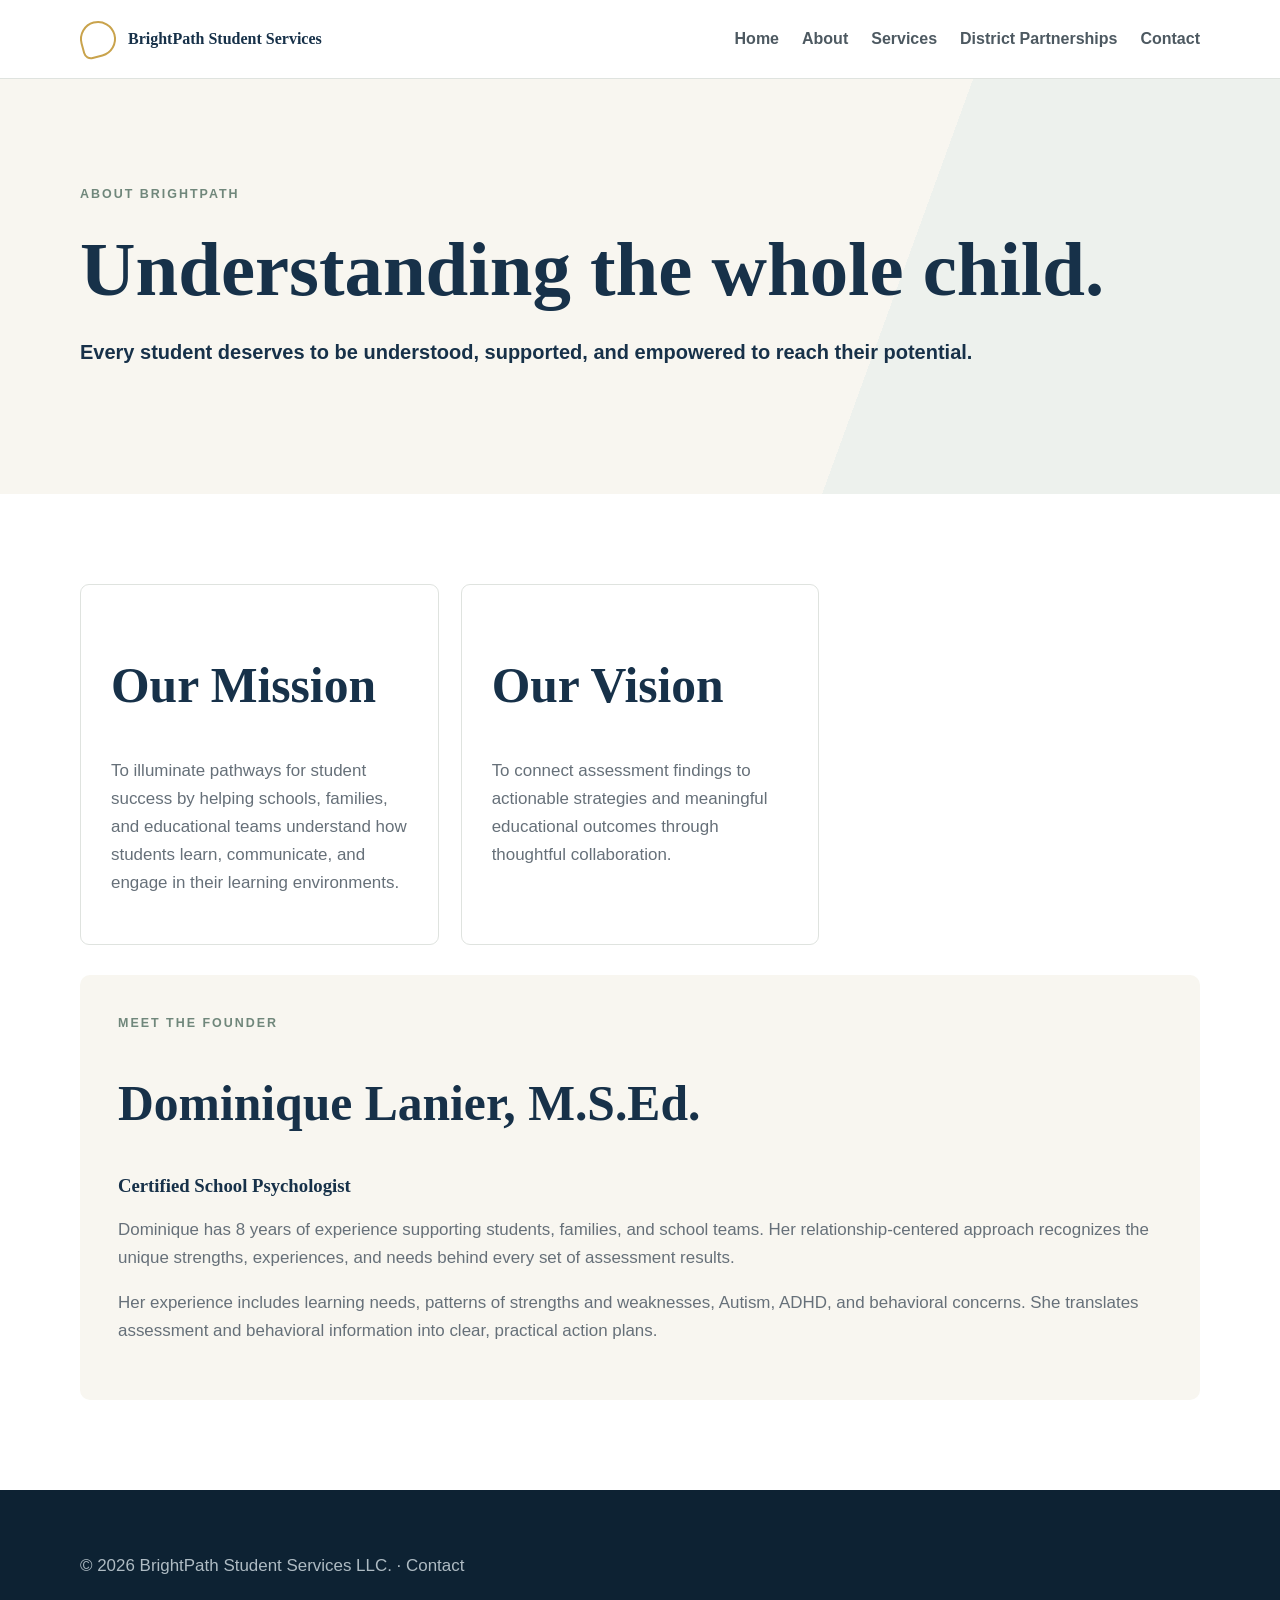
==== about.html @ e6a5700b "Initial BrightPath website" ====
<!doctype html><html lang="en"><head><meta charset="utf-8"><meta name="viewport" content="width=device-width,initial-scale=1"><title>About | BrightPath Student Services</title><link rel="stylesheet" href="styles.css"></head><body><header><nav class="container"><a class="brand" href="index.html"><i class="mark"></i>BrightPath Student Services</a><button class="menu">☰</button><div class="links"><a href="index.html">Home</a><a href="about.html">About</a><a href="services.html">Services</a><a href="district-partnerships.html">District Partnerships</a><a href="contact.html">Contact</a></div></nav></header><main><section class="hero"><div class="container"><div class="eyebrow">About BrightPath</div><h1>Understanding the whole child.</h1><p class="lead">Every student deserves to be understood, supported, and empowered to reach their potential.</p></div></section><section><div class="container"><div class="cards"><article class="card"><h2>Our Mission</h2><p>To illuminate pathways for student success by helping schools, families, and educational teams understand how students learn, communicate, and engage in their learning environments.</p></article><article class="card"><h2>Our Vision</h2><p>To connect assessment findings to actionable strategies and meaningful educational outcomes through thoughtful collaboration.</p></article></div><div class="founder" style="margin-top:30px"><div class="eyebrow">Meet the Founder</div><h2>Dominique Lanier, M.S.Ed.</h2><h3>Certified School Psychologist</h3><p>Dominique has 8 years of experience supporting students, families, and school teams. Her relationship-centered approach recognizes the unique strengths, experiences, and needs behind every set of assessment results.</p><p>Her experience includes learning needs, patterns of strengths and weaknesses, Autism, ADHD, and behavioral concerns. She translates assessment and behavioral information into clear, practical action plans.</p></div></div></section></main><footer><div class="container"><p>© <span data-year></span> BrightPath Student Services LLC. · <a href="contact.html">Contact</a></p></div></footer><script src="script.js"></script></body></html>
---- styles.css ----
:root{--navy:#173149;--navy2:#10283d;--sage:#70877b;--gold:#c9a34c;--cream:#f8f6f0;--white:#fff;--ink:#252b30;--muted:#667079;--line:#dfe3df;--max:1120px;--shadow:0 18px 55px rgba(18,42,60,.09)}*{box-sizing:border-box}body{margin:0;font-family:Arial,sans-serif;color:var(--ink);line-height:1.65}h1,h2,h3{font-family:Georgia,serif;color:var(--navy);line-height:1.2}h1{font-size:clamp(2.6rem,6vw,4.8rem);margin:.25em 0}h2{font-size:clamp(2rem,4vw,3.1rem)}p{color:var(--muted);font-size:1.06rem}a{text-decoration:none;color:inherit}.container{width:min(var(--max),calc(100% - 40px));margin:auto}.eyebrow{font-size:.78rem;font-weight:700;letter-spacing:.16em;text-transform:uppercase;color:var(--sage)}.btn{display:inline-block;padding:14px 22px;border:1px solid var(--navy);border-radius:7px;font-weight:700}.primary{background:var(--navy);color:#fff}.secondary{margin-left:10px;color:var(--navy)}header{position:sticky;top:0;z-index:10;background:#fffffff2;border-bottom:1px solid var(--line)}nav{height:78px;display:flex;align-items:center;justify-content:space-between}.brand{font:700 1rem Georgia,serif;color:var(--navy);display:flex;align-items:center;gap:12px}.mark{width:36px;height:36px;border:2px solid var(--gold);border-radius:50% 50% 50% 8px;transform:rotate(-15deg)}.links{display:flex;align-items:center;gap:23px;font-weight:600;color:#4d5961}.menu{display:none;background:none;border:0;font-size:1.6rem}.hero{padding:105px 0;background:linear-gradient(110deg,var(--cream) 0 68%,#edf1ed 68%)}.hero-grid,.split{display:grid;grid-template-columns:1.05fr .95fr;gap:65px;align-items:center}.hero-card{background:var(--navy);padding:45px;border-radius:10px;box-shadow:var(--shadow)}.hero-card h2,.hero-card h3{color:#fff}.hero-card p{color:#d8e1e6}.lead{font-size:1.25rem;color:var(--navy);font-weight:600}.actions{margin-top:30px}section{padding:90px 0}.intro{max-width:820px;margin-bottom:42px}.cards{display:grid;grid-template-columns:repeat(3,1fr);gap:22px}.card{border:1px solid var(--line);border-radius:9px;padding:30px;background:#fff}.card .num{color:var(--gold);font-family:Georgia,serif}.soft{background:#f7f9f7}.dark{background:var(--navy)}.dark h1,.dark h2,.dark h3{color:#fff}.dark p,.dark li{color:#d8e1e6}.list{display:grid;grid-template-columns:1fr 1fr;gap:12px;padding-left:22px}.founder{background:var(--cream);padding:38px;border-radius:10px}.contact-grid{display:grid;grid-template-columns:.8fr 1.2fr;gap:60px}form{background:#fff;padding:35px;border-radius:10px;box-shadow:var(--shadow)}.form-grid{display:grid;grid-template-columns:1fr 1fr;gap:18px}.full{grid-column:1/-1}label{display:block;color:var(--navy);font-weight:700;margin-bottom:6px}input,textarea{width:100%;padding:13px;border:1px solid #cfd7d2;border-radius:6px;font:inherit}textarea{min-height:150px}footer{background:#0d2233;padding:45px 0;color:#aebbc3}.footer-grid{display:grid;grid-template-columns:1.5fr 1fr 1fr;gap:35px}footer h3,footer .brand{color:#fff}footer p,footer a{color:#aebbc3}.notice{margin-top:14px;color:var(--navy)}@media(max-width:850px){.menu{display:block}.links{display:none;position:absolute;top:78px;left:0;right:0;background:#fff;flex-direction:column;padding:24px}.links.open{display:flex}.hero-grid,.split,.contact-grid{grid-template-columns:1fr}.cards{grid-template-columns:1fr 1fr}.hero{padding:75px 0}}@media(max-width:600px){.cards,.form-grid,.footer-grid,.list{grid-template-columns:1fr}.secondary{margin:10px 0 0}.btn{width:100%;text-align:center}.brand{font-size:.88rem}}
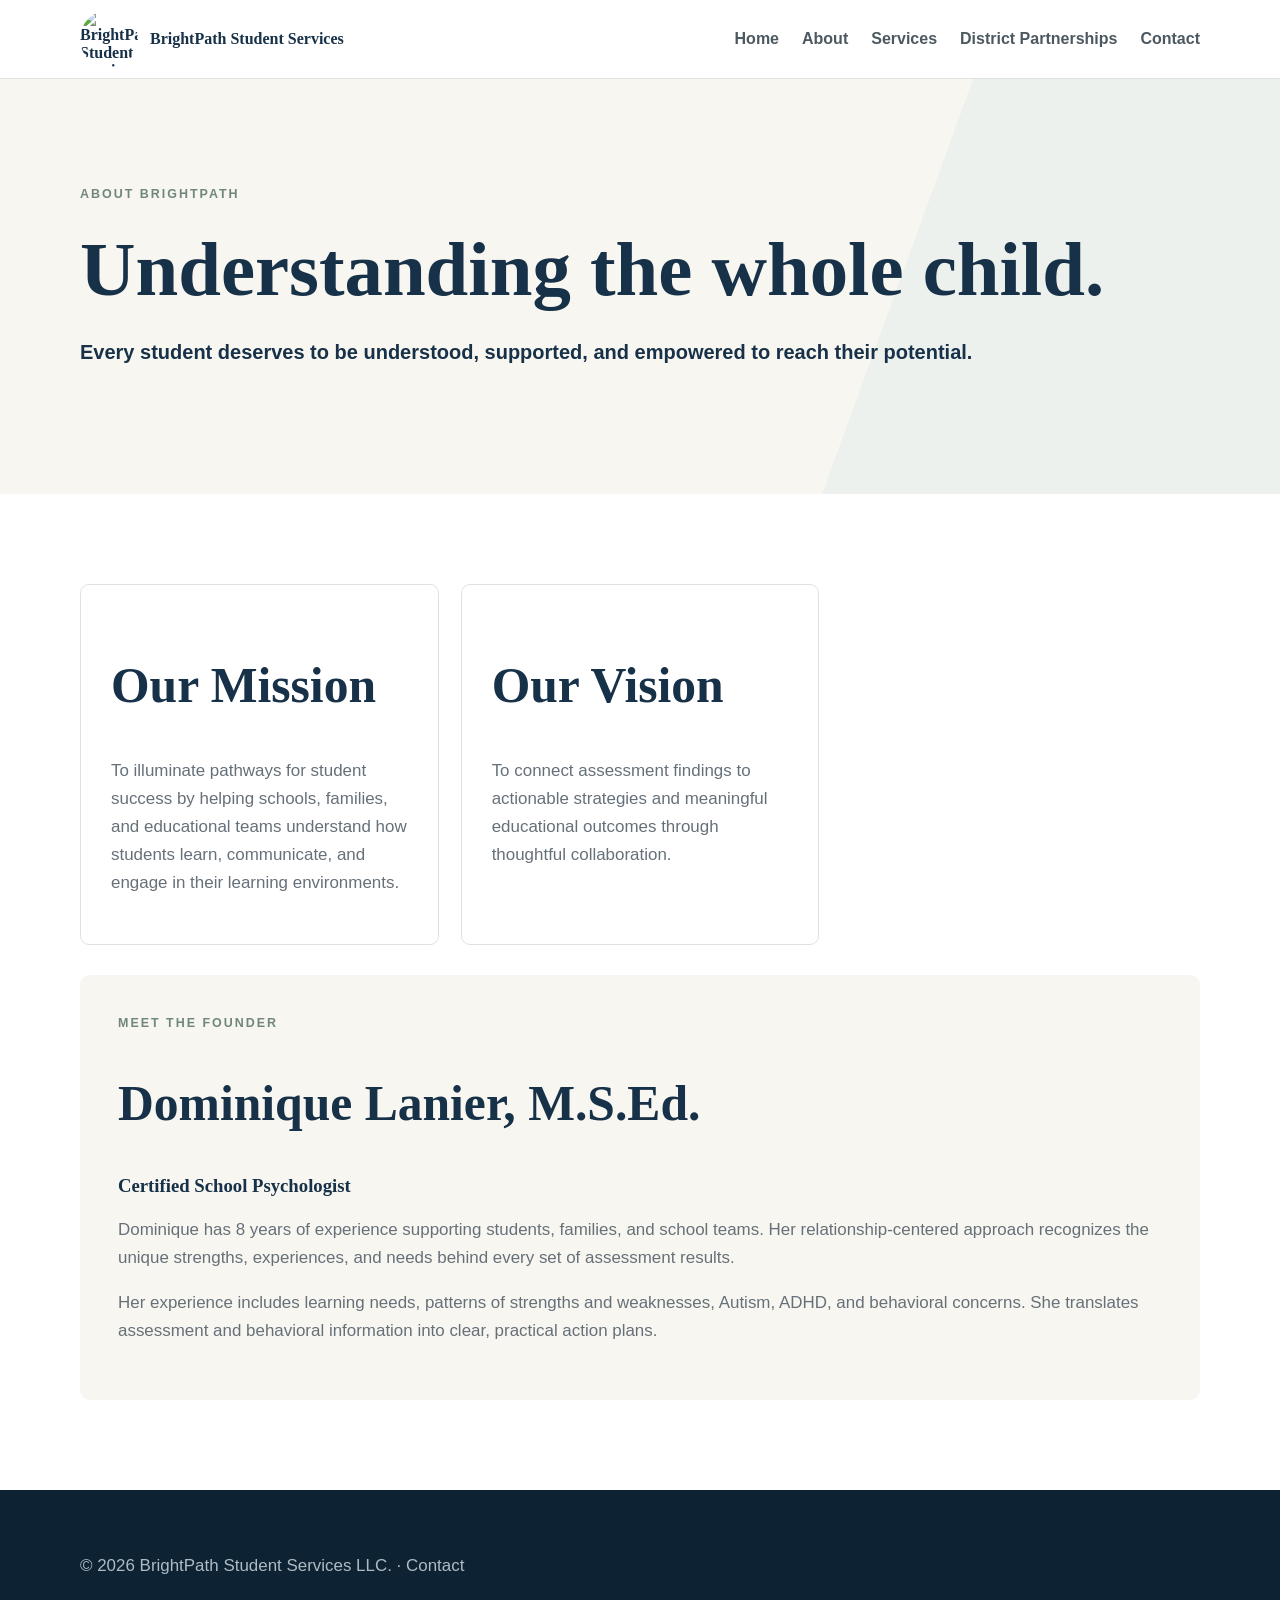
==== commit 43677f36: "updated logo" ====
--- a/about.html
+++ b/about.html
@@ -1 +1 @@
-<!doctype html><html lang="en"><head><meta charset="utf-8"><meta name="viewport" content="width=device-width,initial-scale=1"><title>About | BrightPath Student Services</title><link rel="stylesheet" href="styles.css"></head><body><header><nav class="container"><a class="brand" href="index.html"><i class="mark"></i>BrightPath Student Services</a><button class="menu">☰</button><div class="links"><a href="index.html">Home</a><a href="about.html">About</a><a href="services.html">Services</a><a href="district-partnerships.html">District Partnerships</a><a href="contact.html">Contact</a></div></nav></header><main><section class="hero"><div class="container"><div class="eyebrow">About BrightPath</div><h1>Understanding the whole child.</h1><p class="lead">Every student deserves to be understood, supported, and empowered to reach their potential.</p></div></section><section><div class="container"><div class="cards"><article class="card"><h2>Our Mission</h2><p>To illuminate pathways for student success by helping schools, families, and educational teams understand how students learn, communicate, and engage in their learning environments.</p></article><article class="card"><h2>Our Vision</h2><p>To connect assessment findings to actionable strategies and meaningful educational outcomes through thoughtful collaboration.</p></article></div><div class="founder" style="margin-top:30px"><div class="eyebrow">Meet the Founder</div><h2>Dominique Lanier, M.S.Ed.</h2><h3>Certified School Psychologist</h3><p>Dominique has 8 years of experience supporting students, families, and school teams. Her relationship-centered approach recognizes the unique strengths, experiences, and needs behind every set of assessment results.</p><p>Her experience includes learning needs, patterns of strengths and weaknesses, Autism, ADHD, and behavioral concerns. She translates assessment and behavioral information into clear, practical action plans.</p></div></div></section></main><footer><div class="container"><p>© <span data-year></span> BrightPath Student Services LLC. · <a href="contact.html">Contact</a></p></div></footer><script src="script.js"></script></body></html>
+<!doctype html><html lang="en"><head><meta charset="utf-8"><meta name="viewport" content="width=device-width,initial-scale=1"><title>About | BrightPath Student Services</title><link rel="stylesheet" href="styles.css"></head><body><header><nav class="container"><a class="brand" href="index.html"><img class="site-logo" src="images/brightpath-logo.png" alt="BrightPath Student Services logo">BrightPath Student Services</a><button class="menu">☰</button><div class="links"><a href="index.html">Home</a><a href="about.html">About</a><a href="services.html">Services</a><a href="district-partnerships.html">District Partnerships</a><a href="contact.html">Contact</a></div></nav></header><main><section class="hero"><div class="container"><div class="eyebrow">About BrightPath</div><h1>Understanding the whole child.</h1><p class="lead">Every student deserves to be understood, supported, and empowered to reach their potential.</p></div></section><section><div class="container"><div class="cards"><article class="card"><h2>Our Mission</h2><p>To illuminate pathways for student success by helping schools, families, and educational teams understand how students learn, communicate, and engage in their learning environments.</p></article><article class="card"><h2>Our Vision</h2><p>To connect assessment findings to actionable strategies and meaningful educational outcomes through thoughtful collaboration.</p></article></div><div class="founder" style="margin-top:30px"><div class="eyebrow">Meet the Founder</div><h2>Dominique Lanier, M.S.Ed.</h2><h3>Certified School Psychologist</h3><p>Dominique has 8 years of experience supporting students, families, and school teams. Her relationship-centered approach recognizes the unique strengths, experiences, and needs behind every set of assessment results.</p><p>Her experience includes learning needs, patterns of strengths and weaknesses, Autism, ADHD, and behavioral concerns. She translates assessment and behavioral information into clear, practical action plans.</p></div></div></section></main><footer><div class="container"><p>© <span data-year></span> BrightPath Student Services LLC. · <a href="contact.html">Contact</a></p></div></footer><script src="script.js"></script></body></html>
--- a/styles.css
+++ b/styles.css
@@ -1 +1 @@
-:root{--navy:#173149;--navy2:#10283d;--sage:#70877b;--gold:#c9a34c;--cream:#f8f6f0;--white:#fff;--ink:#252b30;--muted:#667079;--line:#dfe3df;--max:1120px;--shadow:0 18px 55px rgba(18,42,60,.09)}*{box-sizing:border-box}body{margin:0;font-family:Arial,sans-serif;color:var(--ink);line-height:1.65}h1,h2,h3{font-family:Georgia,serif;color:var(--navy);line-height:1.2}h1{font-size:clamp(2.6rem,6vw,4.8rem);margin:.25em 0}h2{font-size:clamp(2rem,4vw,3.1rem)}p{color:var(--muted);font-size:1.06rem}a{text-decoration:none;color:inherit}.container{width:min(var(--max),calc(100% - 40px));margin:auto}.eyebrow{font-size:.78rem;font-weight:700;letter-spacing:.16em;text-transform:uppercase;color:var(--sage)}.btn{display:inline-block;padding:14px 22px;border:1px solid var(--navy);border-radius:7px;font-weight:700}.primary{background:var(--navy);color:#fff}.secondary{margin-left:10px;color:var(--navy)}header{position:sticky;top:0;z-index:10;background:#fffffff2;border-bottom:1px solid var(--line)}nav{height:78px;display:flex;align-items:center;justify-content:space-between}.brand{font:700 1rem Georgia,serif;color:var(--navy);display:flex;align-items:center;gap:12px}.mark{width:36px;height:36px;border:2px solid var(--gold);border-radius:50% 50% 50% 8px;transform:rotate(-15deg)}.links{display:flex;align-items:center;gap:23px;font-weight:600;color:#4d5961}.menu{display:none;background:none;border:0;font-size:1.6rem}.hero{padding:105px 0;background:linear-gradient(110deg,var(--cream) 0 68%,#edf1ed 68%)}.hero-grid,.split{display:grid;grid-template-columns:1.05fr .95fr;gap:65px;align-items:center}.hero-card{background:var(--navy);padding:45px;border-radius:10px;box-shadow:var(--shadow)}.hero-card h2,.hero-card h3{color:#fff}.hero-card p{color:#d8e1e6}.lead{font-size:1.25rem;color:var(--navy);font-weight:600}.actions{margin-top:30px}section{padding:90px 0}.intro{max-width:820px;margin-bottom:42px}.cards{display:grid;grid-template-columns:repeat(3,1fr);gap:22px}.card{border:1px solid var(--line);border-radius:9px;padding:30px;background:#fff}.card .num{color:var(--gold);font-family:Georgia,serif}.soft{background:#f7f9f7}.dark{background:var(--navy)}.dark h1,.dark h2,.dark h3{color:#fff}.dark p,.dark li{color:#d8e1e6}.list{display:grid;grid-template-columns:1fr 1fr;gap:12px;padding-left:22px}.founder{background:var(--cream);padding:38px;border-radius:10px}.contact-grid{display:grid;grid-template-columns:.8fr 1.2fr;gap:60px}form{background:#fff;padding:35px;border-radius:10px;box-shadow:var(--shadow)}.form-grid{display:grid;grid-template-columns:1fr 1fr;gap:18px}.full{grid-column:1/-1}label{display:block;color:var(--navy);font-weight:700;margin-bottom:6px}input,textarea{width:100%;padding:13px;border:1px solid #cfd7d2;border-radius:6px;font:inherit}textarea{min-height:150px}footer{background:#0d2233;padding:45px 0;color:#aebbc3}.footer-grid{display:grid;grid-template-columns:1.5fr 1fr 1fr;gap:35px}footer h3,footer .brand{color:#fff}footer p,footer a{color:#aebbc3}.notice{margin-top:14px;color:var(--navy)}@media(max-width:850px){.menu{display:block}.links{display:none;position:absolute;top:78px;left:0;right:0;background:#fff;flex-direction:column;padding:24px}.links.open{display:flex}.hero-grid,.split,.contact-grid{grid-template-columns:1fr}.cards{grid-template-columns:1fr 1fr}.hero{padding:75px 0}}@media(max-width:600px){.cards,.form-grid,.footer-grid,.list{grid-template-columns:1fr}.secondary{margin:10px 0 0}.btn{width:100%;text-align:center}.brand{font-size:.88rem}}
+:root{--navy:#173149;--navy2:#10283d;--sage:#70877b;--gold:#c9a34c;--cream:#f8f6f0;--white:#fff;--ink:#252b30;--muted:#667079;--line:#dfe3df;--max:1120px;--shadow:0 18px 55px rgba(18,42,60,.09)}*{box-sizing:border-box}body{margin:0;font-family:Arial,sans-serif;color:var(--ink);line-height:1.65}h1,h2,h3{font-family:Georgia,serif;color:var(--navy);line-height:1.2}h1{font-size:clamp(2.6rem,6vw,4.8rem);margin:.25em 0}h2{font-size:clamp(2rem,4vw,3.1rem)}p{color:var(--muted);font-size:1.06rem}a{text-decoration:none;color:inherit}.container{width:min(var(--max),calc(100% - 40px));margin:auto}.eyebrow{font-size:.78rem;font-weight:700;letter-spacing:.16em;text-transform:uppercase;color:var(--sage)}.btn{display:inline-block;padding:14px 22px;border:1px solid var(--navy);border-radius:7px;font-weight:700}.primary{background:var(--navy);color:#fff}.secondary{margin-left:10px;color:var(--navy)}header{position:sticky;top:0;z-index:10;background:#fffffff2;border-bottom:1px solid var(--line)}nav{height:78px;display:flex;align-items:center;justify-content:space-between}.brand{font:700 1rem Georgia,serif;color:var(--navy);display:flex;align-items:center;gap:12px}.site-logo{width:58px;height:58px;object-fit:contain;border-radius:50%;flex:none}.links{display:flex;align-items:center;gap:23px;font-weight:600;color:#4d5961}.menu{display:none;background:none;border:0;font-size:1.6rem}.hero{padding:105px 0;background:linear-gradient(110deg,var(--cream) 0 68%,#edf1ed 68%)}.hero-grid,.split{display:grid;grid-template-columns:1.05fr .95fr;gap:65px;align-items:center}.hero-card{background:var(--navy);padding:45px;border-radius:10px;box-shadow:var(--shadow)}.hero-card h2,.hero-card h3{color:#fff}.hero-card p{color:#d8e1e6}.page-image{width:100%;height:430px;object-fit:cover;border-radius:10px;box-shadow:var(--shadow);display:block}.page-image.wide{height:390px}.image-panel{position:relative}.image-panel:after{content:"";position:absolute;inset:0;border-radius:10px;box-shadow:inset 0 0 0 1px rgba(23,49,73,.08);pointer-events:none}.lead{font-size:1.25rem;color:var(--navy);font-weight:600}.actions{margin-top:30px}section{padding:90px 0}.intro{max-width:820px;margin-bottom:42px}.cards{display:grid;grid-template-columns:repeat(3,1fr);gap:22px}.card{border:1px solid var(--line);border-radius:9px;padding:30px;background:#fff}.card .num{color:var(--gold);font-family:Georgia,serif}.soft{background:#f7f9f7}.dark{background:var(--navy)}.dark h1,.dark h2,.dark h3{color:#fff}.dark p,.dark li{color:#d8e1e6}.list{display:grid;grid-template-columns:1fr 1fr;gap:12px;padding-left:22px}.founder{background:var(--cream);padding:38px;border-radius:10px}.contact-grid{display:grid;grid-template-columns:.8fr 1.2fr;gap:60px}form{background:#fff;padding:35px;border-radius:10px;box-shadow:var(--shadow)}.form-grid{display:grid;grid-template-columns:1fr 1fr;gap:18px}.full{grid-column:1/-1}label{display:block;color:var(--navy);font-weight:700;margin-bottom:6px}input,textarea{width:100%;padding:13px;border:1px solid #cfd7d2;border-radius:6px;font:inherit}textarea{min-height:150px}footer{background:#0d2233;padding:45px 0;color:#aebbc3}.footer-grid{display:grid;grid-template-columns:1.5fr 1fr 1fr;gap:35px}footer h3,footer .brand{color:#fff}footer p,footer a{color:#aebbc3}.notice{margin-top:14px;color:var(--navy)}@media(max-width:850px){.page-image,.page-image.wide{height:340px}.menu{display:block}.links{display:none;position:absolute;top:78px;left:0;right:0;background:#fff;flex-direction:column;padding:24px}.links.open{display:flex}.hero-grid,.split,.contact-grid{grid-template-columns:1fr}.cards{grid-template-columns:1fr 1fr}.hero{padding:75px 0}}@media(max-width:600px){.cards,.form-grid,.footer-grid,.list{grid-template-columns:1fr}.secondary{margin:10px 0 0}.btn{width:100%;text-align:center}.site-logo{width:48px;height:48px}.brand{font-size:.88rem}}
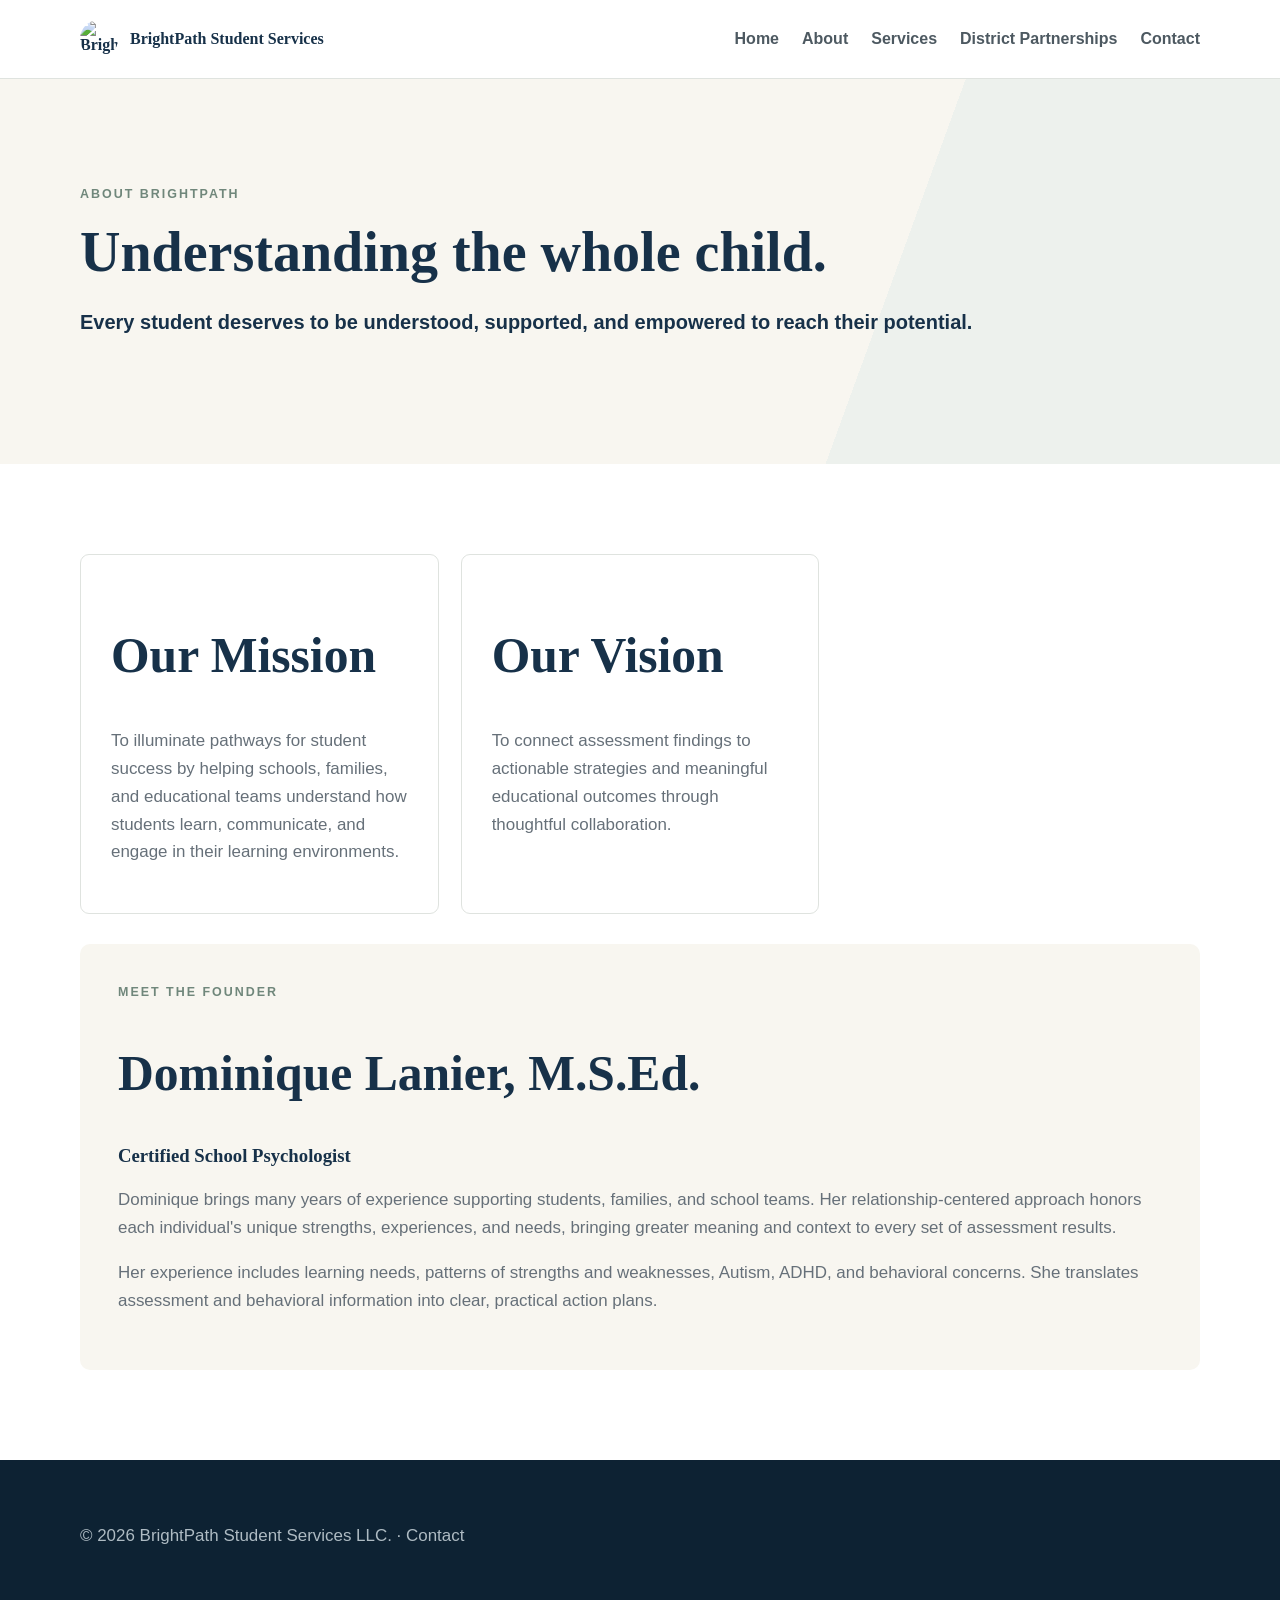
==== commit d89f9f19: "Third updates" ====
--- a/about.html
+++ b/about.html
@@ -1 +1,58 @@
-<!doctype html><html lang="en"><head><meta charset="utf-8"><meta name="viewport" content="width=device-width,initial-scale=1"><title>About | BrightPath Student Services</title><link rel="stylesheet" href="styles.css"></head><body><header><nav class="container"><a class="brand" href="index.html"><img class="site-logo" src="images/brightpath-logo.png" alt="BrightPath Student Services logo">BrightPath Student Services</a><button class="menu">☰</button><div class="links"><a href="index.html">Home</a><a href="about.html">About</a><a href="services.html">Services</a><a href="district-partnerships.html">District Partnerships</a><a href="contact.html">Contact</a></div></nav></header><main><section class="hero"><div class="container"><div class="eyebrow">About BrightPath</div><h1>Understanding the whole child.</h1><p class="lead">Every student deserves to be understood, supported, and empowered to reach their potential.</p></div></section><section><div class="container"><div class="cards"><article class="card"><h2>Our Mission</h2><p>To illuminate pathways for student success by helping schools, families, and educational teams understand how students learn, communicate, and engage in their learning environments.</p></article><article class="card"><h2>Our Vision</h2><p>To connect assessment findings to actionable strategies and meaningful educational outcomes through thoughtful collaboration.</p></article></div><div class="founder" style="margin-top:30px"><div class="eyebrow">Meet the Founder</div><h2>Dominique Lanier, M.S.Ed.</h2><h3>Certified School Psychologist</h3><p>Dominique has 8 years of experience supporting students, families, and school teams. Her relationship-centered approach recognizes the unique strengths, experiences, and needs behind every set of assessment results.</p><p>Her experience includes learning needs, patterns of strengths and weaknesses, Autism, ADHD, and behavioral concerns. She translates assessment and behavioral information into clear, practical action plans.</p></div></div></section></main><footer><div class="container"><p>© <span data-year></span> BrightPath Student Services LLC. · <a href="contact.html">Contact</a></p></div></footer><script src="script.js"></script></body></html>
+<!doctype html>
+<html lang="en">
+<head>
+    <meta charset="utf-8">
+    <meta name="viewport" content="width=device-width,initial-scale=1">
+    <title>About | BrightPath Student Services</title>
+    <link rel="stylesheet" href="styles.css">
+</head>
+<body>
+<header>
+    <nav class="container"><a class="brand" href="index.html"><img class="site-logo" src="images/brightpath-logo.png"
+                                                                   alt="BrightPath Student Services logo">BrightPath
+        Student Services</a>
+        <button class="menu" aria-label="Open navigation" aria-expanded="false">☰</button>
+        <div class="links"><a href="index.html">Home</a><a href="about.html">About</a><a
+                href="services.html">Services</a><a href="district-partnerships.html">District Partnerships</a><a
+                href="contact.html">Contact</a></div>
+    </nav>
+</header>
+<main>
+    <section class="hero">
+        <div class="container">
+            <div class="eyebrow">About BrightPath</div>
+            <h1 class="about-title">Understanding the whole child.</h1>
+            <p class="lead">Every student deserves to be understood, supported, and empowered to reach their
+                potential.</p></div>
+    </section>
+    <section>
+        <div class="container">
+            <div class="cards">
+                <article class="card"><h2>Our Mission</h2>
+                    <p>To illuminate pathways for student success by helping schools, families, and educational teams
+                        understand how students learn, communicate, and engage in their learning environments.</p>
+                </article>
+                <article class="card"><h2>Our Vision</h2>
+                    <p>To connect assessment findings to actionable strategies and meaningful educational outcomes
+                        through thoughtful collaboration.</p></article>
+            </div>
+            <div class="founder" style="margin-top:30px">
+                <div class="eyebrow">Meet the Founder</div>
+                <h2>Dominique Lanier, M.S.Ed.</h2>
+                <h3>Certified School Psychologist</h3>
+                <p>Dominique brings many years of experience supporting students, families, and school teams. Her
+                    relationship-centered approach honors each individual's unique strengths, experiences, and needs,
+                    bringing greater meaning and context to every set of assessment results.</p>
+                <p>Her experience includes learning needs, patterns of strengths and weaknesses, Autism, ADHD, and
+                    behavioral concerns. She translates assessment and behavioral information into clear, practical
+                    action plans.</p></div>
+        </div>
+    </section>
+</main>
+<footer>
+    <div class="container"><p>© <span data-year></span> BrightPath Student Services LLC. · <a href="contact.html">Contact</a>
+    </p></div>
+</footer>
+<script src="script.js"></script>
+</body>
+</html>
--- a/styles.css
+++ b/styles.css
@@ -1 +1,7 @@
-:root{--navy:#173149;--navy2:#10283d;--sage:#70877b;--gold:#c9a34c;--cream:#f8f6f0;--white:#fff;--ink:#252b30;--muted:#667079;--line:#dfe3df;--max:1120px;--shadow:0 18px 55px rgba(18,42,60,.09)}*{box-sizing:border-box}body{margin:0;font-family:Arial,sans-serif;color:var(--ink);line-height:1.65}h1,h2,h3{font-family:Georgia,serif;color:var(--navy);line-height:1.2}h1{font-size:clamp(2.6rem,6vw,4.8rem);margin:.25em 0}h2{font-size:clamp(2rem,4vw,3.1rem)}p{color:var(--muted);font-size:1.06rem}a{text-decoration:none;color:inherit}.container{width:min(var(--max),calc(100% - 40px));margin:auto}.eyebrow{font-size:.78rem;font-weight:700;letter-spacing:.16em;text-transform:uppercase;color:var(--sage)}.btn{display:inline-block;padding:14px 22px;border:1px solid var(--navy);border-radius:7px;font-weight:700}.primary{background:var(--navy);color:#fff}.secondary{margin-left:10px;color:var(--navy)}header{position:sticky;top:0;z-index:10;background:#fffffff2;border-bottom:1px solid var(--line)}nav{height:78px;display:flex;align-items:center;justify-content:space-between}.brand{font:700 1rem Georgia,serif;color:var(--navy);display:flex;align-items:center;gap:12px}.site-logo{width:58px;height:58px;object-fit:contain;border-radius:50%;flex:none}.links{display:flex;align-items:center;gap:23px;font-weight:600;color:#4d5961}.menu{display:none;background:none;border:0;font-size:1.6rem}.hero{padding:105px 0;background:linear-gradient(110deg,var(--cream) 0 68%,#edf1ed 68%)}.hero-grid,.split{display:grid;grid-template-columns:1.05fr .95fr;gap:65px;align-items:center}.hero-card{background:var(--navy);padding:45px;border-radius:10px;box-shadow:var(--shadow)}.hero-card h2,.hero-card h3{color:#fff}.hero-card p{color:#d8e1e6}.page-image{width:100%;height:430px;object-fit:cover;border-radius:10px;box-shadow:var(--shadow);display:block}.page-image.wide{height:390px}.image-panel{position:relative}.image-panel:after{content:"";position:absolute;inset:0;border-radius:10px;box-shadow:inset 0 0 0 1px rgba(23,49,73,.08);pointer-events:none}.lead{font-size:1.25rem;color:var(--navy);font-weight:600}.actions{margin-top:30px}section{padding:90px 0}.intro{max-width:820px;margin-bottom:42px}.cards{display:grid;grid-template-columns:repeat(3,1fr);gap:22px}.card{border:1px solid var(--line);border-radius:9px;padding:30px;background:#fff}.card .num{color:var(--gold);font-family:Georgia,serif}.soft{background:#f7f9f7}.dark{background:var(--navy)}.dark h1,.dark h2,.dark h3{color:#fff}.dark p,.dark li{color:#d8e1e6}.list{display:grid;grid-template-columns:1fr 1fr;gap:12px;padding-left:22px}.founder{background:var(--cream);padding:38px;border-radius:10px}.contact-grid{display:grid;grid-template-columns:.8fr 1.2fr;gap:60px}form{background:#fff;padding:35px;border-radius:10px;box-shadow:var(--shadow)}.form-grid{display:grid;grid-template-columns:1fr 1fr;gap:18px}.full{grid-column:1/-1}label{display:block;color:var(--navy);font-weight:700;margin-bottom:6px}input,textarea{width:100%;padding:13px;border:1px solid #cfd7d2;border-radius:6px;font:inherit}textarea{min-height:150px}footer{background:#0d2233;padding:45px 0;color:#aebbc3}.footer-grid{display:grid;grid-template-columns:1.5fr 1fr 1fr;gap:35px}footer h3,footer .brand{color:#fff}footer p,footer a{color:#aebbc3}.notice{margin-top:14px;color:var(--navy)}@media(max-width:850px){.page-image,.page-image.wide{height:340px}.menu{display:block}.links{display:none;position:absolute;top:78px;left:0;right:0;background:#fff;flex-direction:column;padding:24px}.links.open{display:flex}.hero-grid,.split,.contact-grid{grid-template-columns:1fr}.cards{grid-template-columns:1fr 1fr}.hero{padding:75px 0}}@media(max-width:600px){.cards,.form-grid,.footer-grid,.list{grid-template-columns:1fr}.secondary{margin:10px 0 0}.btn{width:100%;text-align:center}.site-logo{width:48px;height:48px}.brand{font-size:.88rem}}
+:root{--navy:#173149;--navy2:#10283d;--sage:#70877b;--gold:#c9a34c;--cream:#f8f6f0;--white:#fff;--ink:#252b30;--muted:#667079;--line:#dfe3df;--max:1120px;--shadow:0 18px 55px rgba(18,42,60,.09)}*{box-sizing:border-box}body{margin:0;font-family:Arial,sans-serif;color:var(--ink);line-height:1.65}h1,h2,h3{font-family:Georgia,serif;color:var(--navy);line-height:1.2}h1{font-size:clamp(2.6rem,6vw,4.8rem);margin:.25em 0}h2{font-size:clamp(2rem,4vw,3.1rem)}p{color:var(--muted);font-size:1.06rem}a{text-decoration:none;color:inherit}.container{width:min(var(--max),calc(100% - 40px));margin:auto}.eyebrow{font-size:.78rem;font-weight:700;letter-spacing:.16em;text-transform:uppercase;color:var(--sage)}.btn{display:inline-block;padding:14px 22px;border:1px solid var(--navy);border-radius:7px;font-weight:700}.primary{background:var(--navy);color:#fff}.secondary{margin-left:10px;color:var(--navy)}header{position:sticky;top:0;z-index:10;background:#fffffff2;border-bottom:1px solid var(--line)}nav{height:78px;display:flex;align-items:center;justify-content:space-between}.brand{font:700 1rem Georgia,serif;color:var(--navy);display:flex;align-items:center;gap:12px}.site-logo{width:38px;height:38px;object-fit:contain;border-radius:50%;flex:none}.links{display:flex;align-items:center;gap:23px;font-weight:600;color:#4d5961}.menu{display:none;background:none;border:0;font-size:1.6rem}.hero{padding:105px 0;background:linear-gradient(110deg,var(--cream) 0 68%,#edf1ed 68%)}.hero-grid,.split{display:grid;grid-template-columns:1.05fr .95fr;gap:65px;align-items:center}.hero-card{background:var(--navy);padding:45px;border-radius:10px;box-shadow:var(--shadow)}.hero-card h2,.hero-card h3{color:#fff}.hero-card p{color:#d8e1e6}.page-image{width:100%;height:430px;object-fit:cover;border-radius:10px;box-shadow:var(--shadow);display:block}.page-image.wide{height:390px}.image-panel{position:relative}.image-panel:after{content:"";position:absolute;inset:0;border-radius:10px;box-shadow:inset 0 0 0 1px rgba(23,49,73,.08);pointer-events:none}.lead{font-size:1.25rem;color:var(--navy);font-weight:600}.actions{margin-top:30px}section{padding:90px 0}.intro{max-width:820px;margin-bottom:42px}.cards{display:grid;grid-template-columns:repeat(3,1fr);gap:22px}.card{border:1px solid var(--line);border-radius:9px;padding:30px;background:#fff}.card .num{color:var(--gold);font-family:Georgia,serif}.soft{background:#f7f9f7}.dark{background:var(--navy)}.dark h1,.dark h2,.dark h3{color:#fff}.dark p,.dark li{color:#d8e1e6}.list{display:grid;grid-template-columns:1fr 1fr;gap:12px;padding-left:22px}.founder{background:var(--cream);padding:38px;border-radius:10px}.contact-grid{display:grid;grid-template-columns:.8fr 1.2fr;gap:60px}form{background:#fff;padding:35px;border-radius:10px;box-shadow:var(--shadow)}.form-grid{display:grid;grid-template-columns:1fr 1fr;gap:18px}.full{grid-column:1/-1}label{display:block;color:var(--navy);font-weight:700;margin-bottom:6px}input,textarea{width:100%;padding:13px;border:1px solid #cfd7d2;border-radius:6px;font:inherit}textarea{min-height:150px}footer{background:#0d2233;padding:45px 0;color:#aebbc3}.footer-grid{display:grid;grid-template-columns:1.5fr 1fr 1fr;gap:35px}footer h3,footer .brand{color:#fff}footer p,footer a{color:#aebbc3}.notice{margin-top:14px;color:var(--navy)}@media(max-width:850px){.page-image,.page-image.wide{height:340px}.menu{display:block}.links{display:none;position:absolute;top:78px;left:0;right:0;background:#fff;flex-direction:column;padding:24px}.links.open{display:flex}.hero-grid,.split,.contact-grid{grid-template-columns:1fr}.cards{grid-template-columns:1fr 1fr}.hero{padding:75px 0}}@media(max-width:600px){.cards,.form-grid,.footer-grid,.list{grid-template-columns:1fr}.secondary{margin:10px 0 0}.btn{width:100%;text-align:center}.site-logo{width:34px;height:34px}.brand{font-size:.88rem}}
+
+.about-title{font-size:clamp(2rem,4.5vw,3.5rem)}
+.services-title{font-size:clamp(2rem,4vw,3.2rem)}
+.keep-together{white-space:nowrap}
+@media(max-width:380px){.services-title{font-size:1.8rem}}
+footer a{overflow-wrap:anywhere}
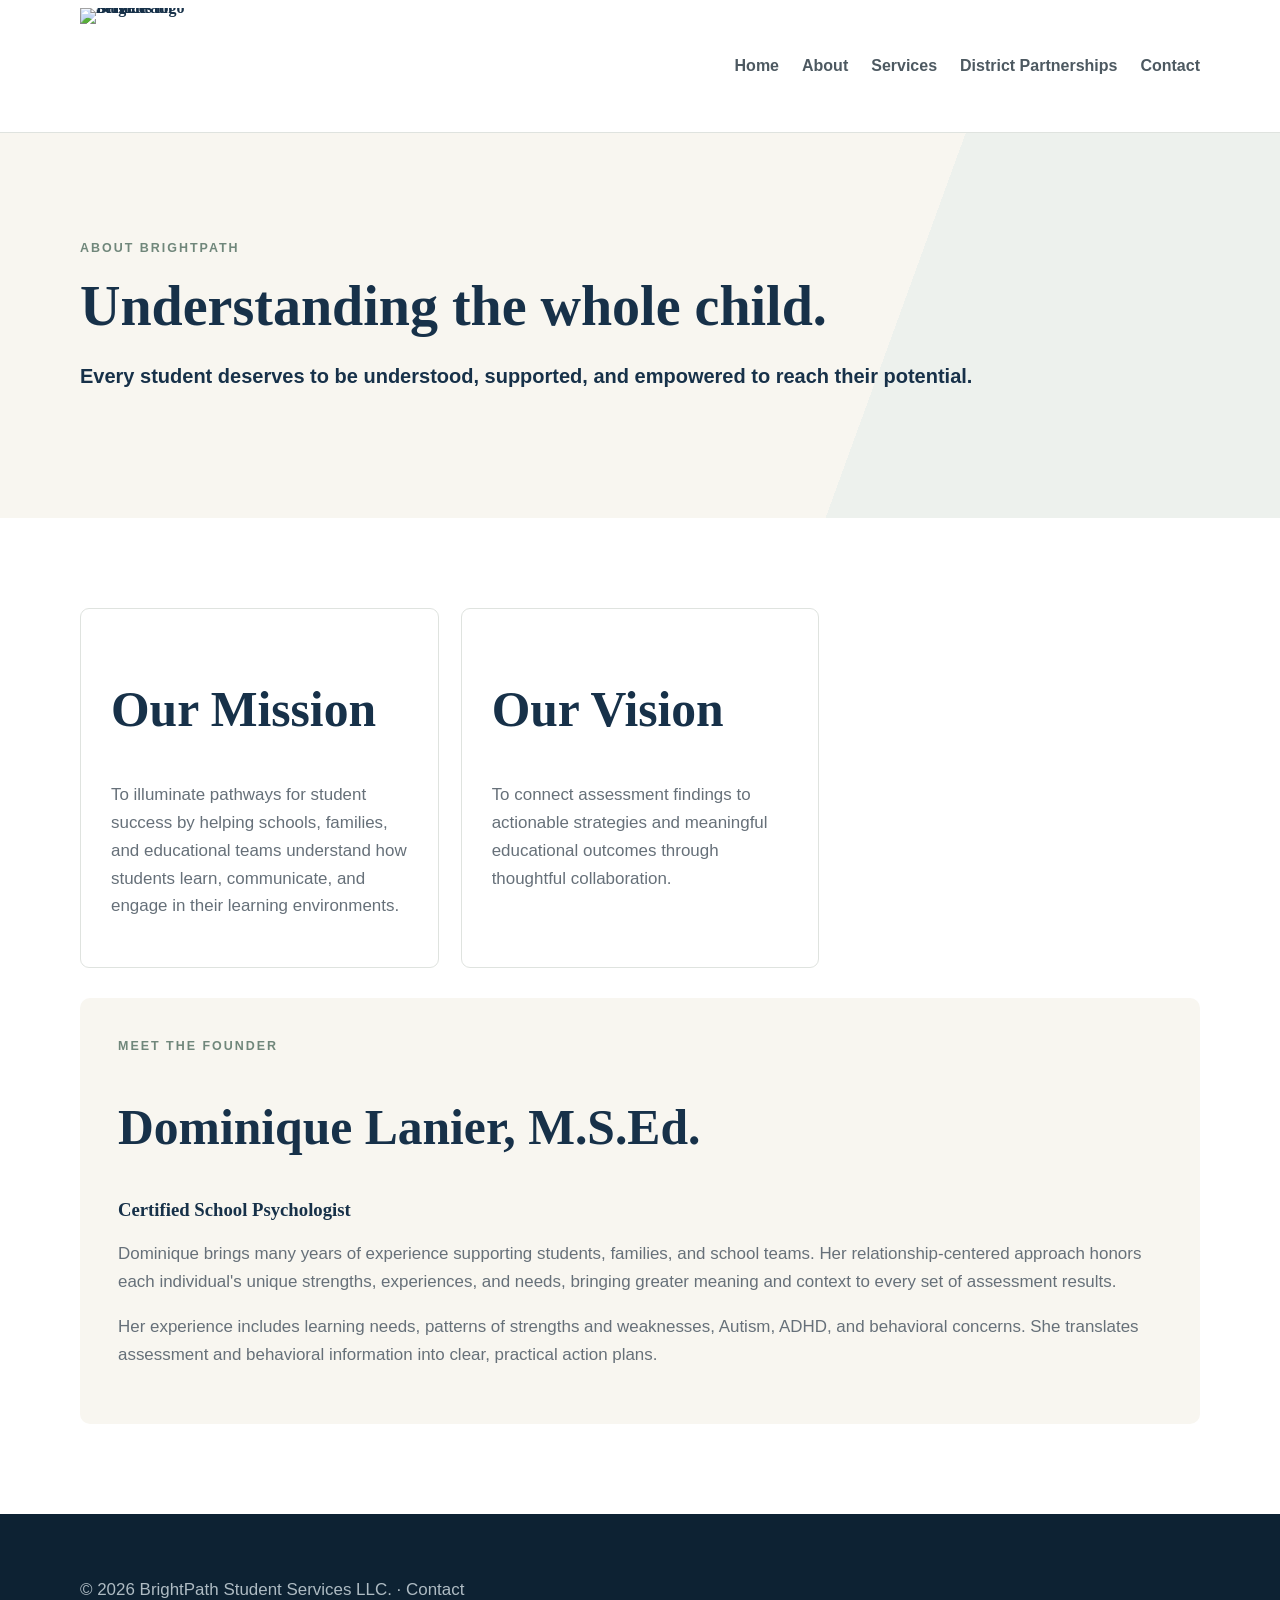
==== commit 5a7d3b71: "logo updated" ====
--- a/about.html
+++ b/about.html
@@ -9,8 +9,7 @@
 <body>
 <header>
     <nav class="container"><a class="brand" href="index.html"><img class="site-logo" src="images/brightpath-logo.png"
-                                                                   alt="BrightPath Student Services logo">BrightPath
-        Student Services</a>
+                                                                   alt="BrightPath Student Services logo"></a>
         <button class="menu" aria-label="Open navigation" aria-expanded="false">☰</button>
         <div class="links"><a href="index.html">Home</a><a href="about.html">About</a><a
                 href="services.html">Services</a><a href="district-partnerships.html">District Partnerships</a><a
--- a/styles.css
+++ b/styles.css
@@ -5,3 +5,13 @@
 .keep-together{white-space:nowrap}
 @media(max-width:380px){.services-title{font-size:1.8rem}}
 footer a{overflow-wrap:anywhere}
+
+/* Give the complete circular mark enough room to be seen in the header. */
+header nav{min-height:132px;height:auto}
+header nav .brand{display:flex;flex:none;line-height:0}
+header nav .site-logo{display:block;width:116px;height:116px;object-fit:contain;border-radius:0}
+@media(max-width:850px){
+  header nav{min-height:104px}
+  header nav .site-logo{width:90px;height:90px}
+  header nav .links{top:104px}
+}
